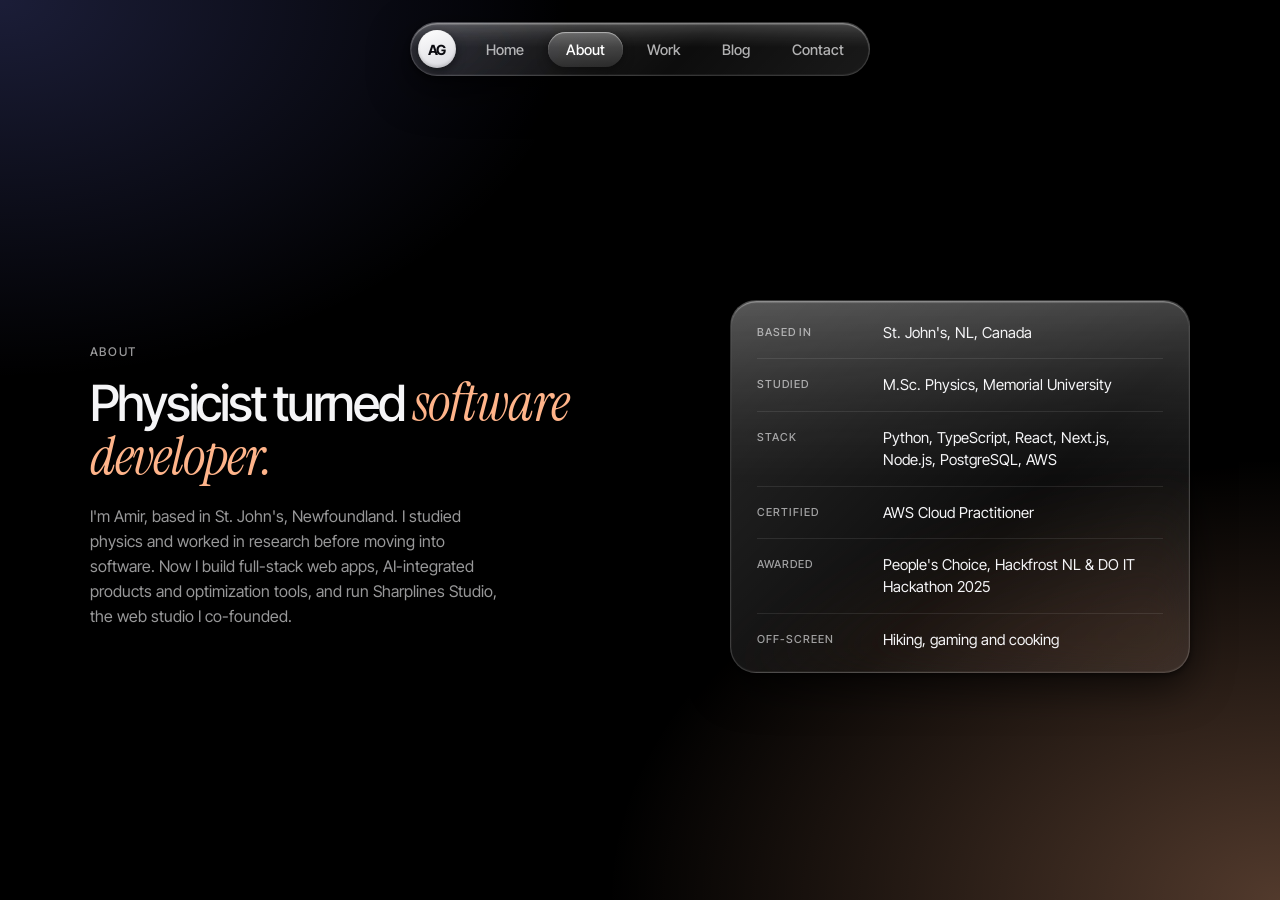
==== about.html @ 3d6f2873 "Add About, Work, Blog and Contact pages with entrance animation - About: short bio and a glass card " ====
<!doctype html>
<html lang="en">
<head>
<meta charset="utf-8">
<meta name="viewport" content="width=device-width,initial-scale=1">
<title>About — Amir Gholizad</title>
<link rel="icon" href="data:image/svg+xml,%3Csvg xmlns='http://www.w3.org/2000/svg' viewBox='0 0 64 64'%3E%3Ccircle cx='32' cy='32' r='32' fill='%23f5f5f7'/%3E%3Ctext x='32' y='41' text-anchor='middle' font-family='system-ui,sans-serif' font-size='26' font-weight='700' fill='%230a0a0f'%3EAG%3C/text%3E%3C/svg%3E">
<link rel="preconnect" href="https://fonts.googleapis.com">
<link rel="preconnect" href="https://fonts.gstatic.com" crossorigin>
<link href="https://fonts.googleapis.com/css2?family=Instrument+Serif:ital@0;1&family=Inter+Tight:wght@400;500;600;700&display=swap" rel="stylesheet">
<link rel="stylesheet" href="style.css">
</head>
<body class="page">
<div class="stage">

  <header>
    <nav class="nav glass" aria-label="Main">
      <a class="logo" href="./" aria-label="Home">AG</a>
      <a class="l" href="./">Home</a>
      <a class="l on" href="about.html" aria-current="page">About</a>
      <a class="l" href="work.html">Work</a>
      <a class="l" href="blog.html">Blog</a>
      <a class="l" href="contact.html">Contact</a>
    </nav>
  </header>

  <main class="page-main">
    <div class="wrap split">
      <div>
        <span class="kicker">About</span>
        <h1>Physicist turned <em>software developer.</em></h1>
        <p class="lede">I'm Amir, based in St. John's, Newfoundland. I studied physics and worked in research before moving into software. Now I build full-stack web apps, AI-integrated products and optimization tools, and run Sharplines Studio, the web studio I co-founded.</p>
      </div>
      <div class="card glass">
        <dl class="facts">
          <div><dt>Based in</dt><dd>St. John's, NL, Canada</dd></div>
          <div><dt>Studied</dt><dd>M.Sc. Physics, Memorial University</dd></div>
          <div><dt>Stack</dt><dd>Python, TypeScript, React, Next.js, Node.js, PostgreSQL, AWS</dd></div>
          <div><dt>Certified</dt><dd>AWS Cloud Practitioner</dd></div>
          <div><dt>Awarded</dt><dd>People's Choice, Hackfrost NL &amp; DO IT Hackathon 2025</dd></div>
          <div><dt>Off-screen</dt><dd>Hiking, gaming and cooking</dd></div>
        </dl>
      </div>
    </div>
  </main>

</div>
</body>
</html>
---- style.css ----
:root{
  --bg:#000; --ink:#f5f5f7; --muted:rgba(245,245,247,.62); --accent:#ffb48a;
  --sans:'Inter Tight',system-ui,sans-serif; --serif:'Instrument Serif',Georgia,serif;
}
*{box-sizing:border-box;margin:0;padding:0}
html,body{height:100%;overflow:hidden}
body{font-family:var(--sans);color:var(--ink);-webkit-font-smoothing:antialiased;background:var(--bg)}
a{color:inherit;text-decoration:none}

/* ---------- glass (dark) ---------- */
.glass{
  position:relative;
  background:linear-gradient(135deg,rgba(255,255,255,.16),rgba(255,255,255,.05) 60%,rgba(255,255,255,.10));
  -webkit-backdrop-filter:blur(22px) saturate(180%);
  backdrop-filter:blur(22px) saturate(180%);
  border:1px solid rgba(255,255,255,.16);
  box-shadow:
    inset 0 1.5px 1px rgba(255,255,255,.35),
    inset 0 -1px 1px rgba(255,255,255,.06),
    0 14px 40px rgba(0,0,0,.6),
    0 2px 6px rgba(0,0,0,.5);
}
.glass::before{
  content:"";position:absolute;inset:0;border-radius:inherit;pointer-events:none;
  background:linear-gradient(180deg,rgba(255,255,255,.22),rgba(255,255,255,0) 50%);
  -webkit-mask:linear-gradient(#000,transparent 85%);mask:linear-gradient(#000,transparent 85%);
}

/* ---------- stage ---------- */
.stage{position:relative;height:100dvh;width:100%;overflow:hidden}

/* nav */
header{position:absolute;top:22px;left:0;right:0;display:flex;justify-content:center;z-index:20;padding:0 16px}
.nav{display:flex;align-items:center;gap:6px;padding:7px;border-radius:999px}
.nav .logo{position:relative;z-index:1;display:grid;place-items:center;width:38px;height:38px;border-radius:50%;background:linear-gradient(160deg,#fff,#d8d8de);color:#0a0a0f;font-weight:700;font-size:14px;letter-spacing:-.03em;margin-right:6px;box-shadow:inset 0 -2px 3px rgba(0,0,0,.15),0 3px 10px rgba(0,0,0,.5)}
.nav a.l{position:relative;z-index:1;padding:9px 18px;border-radius:999px;font-size:14.5px;font-weight:500;color:rgba(245,245,247,.7);transition:background .2s,color .2s}
.nav a.l:hover{color:#fff;background:rgba(255,255,255,.08)}
.nav a.l.on{color:#fff;background:linear-gradient(180deg,rgba(255,255,255,.28),rgba(255,255,255,.1));box-shadow:inset 0 1px 1px rgba(255,255,255,.5),0 3px 12px rgba(0,0,0,.4)}

/* portrait */
.portrait{position:absolute;right:0;top:0;bottom:0;z-index:1;width:min(62vw,1000px);pointer-events:none}
.layer{position:absolute;inset:0;overflow:hidden;
  -webkit-mask-image:linear-gradient(90deg,transparent 0,#000 16%);mask-image:linear-gradient(90deg,transparent 0,#000 16%)}
.layer img{position:absolute;left:58%;top:0;height:100%;width:auto;max-width:none;transform-origin:50% 31%;transform:translateX(-50%) scale(1.12)}
.portrait .ph{display:none;position:absolute;right:12%;bottom:0;width:min(30vw,420px);aspect-ratio:3/4;border:1.5px dashed rgba(255,255,255,.3);border-bottom:0;border-radius:28px 28px 0 0;place-items:center;text-align:center;color:var(--muted);font-size:14px;line-height:1.6}
.portrait.missing .layer{display:none}
.portrait.missing .ph{display:grid}
.ph b{display:block;color:#fff;font-weight:600;font-size:16px}

/* hero copy */
.hero{position:relative;z-index:10;height:100%;display:flex;flex-direction:column;justify-content:center;padding:96px 0 40px clamp(24px,7vw,120px);max-width:min(700px,48vw)}
h1{font-weight:500;font-size:clamp(2.5rem,4.5vw,4.7rem);line-height:1;letter-spacing:-.045em}
h1 em{font-family:var(--serif);font-style:italic;font-weight:400;letter-spacing:-.02em;color:var(--accent);font-size:1.08em}
.lede{margin-top:24px;max-width:46ch;font-size:clamp(1rem,1.25vw,1.15rem);line-height:1.55;color:var(--muted)}
.cta{display:flex;gap:12px;margin-top:34px;flex-wrap:wrap}
.btn{position:relative;display:inline-flex;align-items:center;gap:10px;padding:14px 24px;border-radius:999px;font-weight:600;font-size:15px;transition:transform .2s}
.btn:hover{transform:translateY(-1px)}
.btn.p{background:linear-gradient(180deg,#fff,#dcdce2);color:#0a0a0f;box-shadow:inset 0 -2px 4px rgba(0,0,0,.12),0 10px 30px rgba(255,255,255,.08)}
.btn.g{color:#fff}
.btn .ar{display:grid;place-items:center;width:22px;height:22px;border-radius:50%;background:#0a0a0f;color:#fff;font-size:12px}

/* bottom bar + tag */
.foot{position:absolute;left:clamp(24px,7vw,120px);bottom:28px;z-index:10;display:flex;gap:6px;padding:6px;border-radius:999px}
.foot a{position:relative;z-index:1;padding:7px 14px;border-radius:999px;font-size:13px;font-weight:500;color:rgba(245,245,247,.75)}
.foot a:hover{background:rgba(255,255,255,.1);color:#fff}
.tag{position:absolute;right:clamp(20px,4vw,56px);bottom:28px;z-index:10;padding:10px 16px;border-radius:18px;font-size:13px;line-height:1.35;color:#fff}
.tag small{display:block;color:var(--muted);font-size:11px;letter-spacing:.08em;text-transform:uppercase}

@media(max-width:820px){
  /* photo fills the screen from the top */
  .portrait{left:0;right:0;top:0;bottom:0;width:auto}
  .layer{-webkit-mask-image:none;mask-image:none}
  .layer img{left:50%;transform-origin:50% 31%;transform:translate(-50%,-4%) scale(1.08)}
  /* text sits on the photo in a frosted panel */
  .hero{position:absolute;left:12px;right:12px;bottom:12px;height:auto;max-width:none;justify-content:flex-start;
    padding:22px 20px 72px;border-radius:28px;
    background:linear-gradient(180deg,rgba(20,20,24,.38),rgba(10,10,12,.58));
    -webkit-backdrop-filter:blur(26px) saturate(160%);backdrop-filter:blur(26px) saturate(160%);
    border:1px solid rgba(255,255,255,.14);
    box-shadow:inset 0 1.5px 1px rgba(255,255,255,.22),0 20px 50px rgba(0,0,0,.5)}
  h1{font-size:clamp(2rem,9vw,2.6rem)}
  .lede{font-size:.95rem;margin-top:12px}
  .cta{margin-top:18px}
  .btn{padding:12px 20px;font-size:14px}
  /* social links tucked into the bottom of the panel */
  .foot{display:flex;left:30px;right:30px;bottom:28px;z-index:11;padding:0;gap:6px;background:none;border:0;box-shadow:none;-webkit-backdrop-filter:none;backdrop-filter:none}
  .foot::before{display:none}
  .foot a{padding:6px 12px;background:rgba(255,255,255,.08);border:1px solid rgba(255,255,255,.12);font-size:12.5px}
  .nav a.l{padding:8px 11px;font-size:13px}
  .nav .logo{width:34px;height:34px}
  .tag{display:none}
}

/* =========================================================
   Inner pages: About, Work, Blog, Contact
   Same stage and nav as home, with a soft gradient behind.
   ========================================================= */
body.page::before{content:"";position:fixed;inset:0;pointer-events:none;background:
  radial-gradient(75% 70% at 100% 100%,rgba(255,180,138,.32),transparent 70%),
  radial-gradient(65% 60% at 0% 0%,rgba(124,134,255,.22),transparent 70%)}
/* Fits the viewport, so it never scrolls at normal sizes. On very short
   screens the content scrolls inside this box instead of being clipped. */
.page-main{position:relative;z-index:10;height:100%;display:flex;flex-direction:column;
  padding:112px clamp(24px,7vw,120px) 40px;overflow-y:auto;scrollbar-width:none}
.page-main::-webkit-scrollbar{display:none}
.wrap{width:100%;max-width:1200px;margin:auto}
.kicker{display:block;margin-bottom:18px;font-size:12px;font-weight:500;letter-spacing:.14em;text-transform:uppercase;color:var(--muted)}
.page h1{font-size:clamp(2.3rem,3.9vw,3.9rem)}
.page .lede{margin-top:20px}
.split{display:grid;grid-template-columns:minmax(0,1.1fr) minmax(0,.9fr);gap:clamp(40px,6vw,104px);align-items:center}

/* label / value rows on a glass card (About facts, Contact links) */
.card{border-radius:26px;padding:6px 26px}
.facts{position:relative;z-index:1}
.facts div{display:grid;grid-template-columns:110px minmax(0,1fr);gap:16px;padding:15px 0;border-top:1px solid rgba(255,255,255,.09)}
.facts div:first-child{border-top:0}
.facts dt{padding-top:3px;font-size:11px;font-weight:500;letter-spacing:.1em;text-transform:uppercase;color:var(--muted)}
.facts dd{font-size:15px;line-height:1.45}
.facts a{display:flex;justify-content:space-between;gap:12px;transition:color .2s}
.facts a:hover{color:var(--accent)}
.facts .ar{color:var(--muted)}

/* big email link */
.email{display:inline-flex;align-items:center;gap:14px;margin-top:34px;padding-bottom:6px;border-bottom:1px solid rgba(255,255,255,.25);font-size:clamp(1.3rem,2.4vw,2.1rem);font-weight:500;letter-spacing:-.02em;transition:color .2s,border-color .2s}
.email:hover{color:var(--accent);border-color:var(--accent)}

/* small glass pills under the content */
.pills{display:flex;flex-wrap:wrap;gap:10px;margin-top:clamp(36px,6vh,60px)}
.pills .btn{padding:11px 18px;font-size:14px;font-weight:500}

/* ---------- work: the journey ---------- */
.work-head{display:flex;flex-wrap:wrap;align-items:flex-end;justify-content:space-between;gap:20px 32px}
.work-head .pills{margin-top:0}
/* --lab reserves room above and below the road for the labels */
.journey{--lab:156px;padding:var(--lab) 0;margin-top:8px}
.band{position:relative;height:clamp(130px,22vh,210px)}
.road{position:absolute;left:0;top:0;width:100%;height:100%;overflow:visible}
.road-v{display:none}
.road path{fill:none;stroke-linecap:round}
.road .bed{stroke:rgba(255,255,255,.05);stroke-width:22}
.road-v .bed{stroke-width:14}
.road .line{stroke-width:3;filter:drop-shadow(0 0 6px rgba(184,140,255,.5))}
.road .next{stroke-width:2;stroke-dasharray:1 8}
.stops{list-style:none}
/* each stop is a point on the road; --x/--y match the path's coordinates */
.stop{position:absolute;left:var(--x);top:var(--y)}
.dot{position:absolute;left:-8px;top:-8px;width:16px;height:16px;border-radius:50%;background:#0a0a0c;border:2px solid var(--c);box-shadow:0 0 0 6px rgba(255,255,255,.035),0 0 16px var(--c)}
.now .dot{background:var(--c)}
.label{position:absolute;left:-8px;width:clamp(150px,15vw,215px)}
.up .label{bottom:26px}
.down .label{top:26px}
.when{display:flex;align-items:center;gap:10px;font-family:var(--serif);font-style:italic;font-size:clamp(1.7rem,2.3vw,2.15rem);line-height:1;color:var(--c)}
.when i{padding:4px 8px;border:1px solid currentColor;border-radius:999px;font-family:var(--sans);font-style:normal;font-size:10px;font-weight:600;letter-spacing:.12em;line-height:1;text-transform:uppercase}
.stop h3{margin-top:10px;font-size:15px;font-weight:600;line-height:1.3;letter-spacing:-.01em}
.org{margin-top:3px;font-size:13px;color:rgba(245,245,247,.8)}
.note{margin-top:8px;font-size:12.5px;line-height:1.5;color:var(--muted)}

/* arrival: the road draws in, then each stop appears in order */
@media(prefers-reduced-motion:no-preference){
  .road-h{animation:draw 2.2s cubic-bezier(.65,0,.35,1) calc(var(--t-text) + .1s) backwards}
  .road-v{animation:drawv 2.2s cubic-bezier(.65,0,.35,1) calc(var(--t-text) + .1s) backwards}
  .stop{animation:rise 1.2s var(--ease) calc(var(--t-text) + .4s + var(--i) * .25s) backwards}
  .now .dot::after{content:"";position:absolute;inset:-2px;border-radius:50%;border:1px solid var(--c);animation:ping 2.4s ease-out calc(var(--t-text) + 2.6s) infinite}
}
@keyframes draw{from{clip-path:inset(-50% 100% -50% 0)}to{clip-path:inset(-50% 0 -50% 0)}}
@keyframes drawv{from{clip-path:inset(0 -50% 100% -50%)}to{clip-path:inset(0 -50% 0 -50%)}}
@keyframes rise{from{opacity:0;transform:translateY(8px)}to{opacity:1;transform:none}}
@keyframes ping{from{transform:scale(1);opacity:.8}to{transform:scale(2.6);opacity:0}}

/* short laptop screens: drop the one-line notes to keep everything in view */
@media(min-width:1024px) and (max-height:760px){
  .journey{--lab:112px}
  .note{display:none}
}

/* narrower screens: single column, and the road snakes top to bottom */
@media(max-width:1023px){
  .split{grid-template-columns:minmax(0,1fr);gap:28px}
  .journey{padding:0;margin-top:26px}
  .band{height:clamp(330px,56vh,500px)}
  .road-h{display:none}
  .road-v{display:block;width:40px}
  .stops{position:relative;height:100%;display:flex;flex-direction:column}
  .stop{position:relative;left:auto;top:auto;flex:1 1 0;display:flex;align-items:center;padding-left:54px}
  .dot{left:12px;top:50%;margin-top:-8px}
  .label{position:static;width:auto}
  .when{font-size:1.3rem}
  .stop h3{margin-top:4px;font-size:14.5px}
  .org{font-size:12.5px}
  .note{display:none}
}

@media(max-width:820px){
  .page-main{padding:100px 22px 28px}
  .page h1{font-size:clamp(2rem,8.6vw,2.5rem)}
  .page .lede{font-size:.95rem;margin-top:14px}
  .kicker{margin-bottom:12px}
  .card{padding:2px 18px;border-radius:22px}
  .facts div{grid-template-columns:88px minmax(0,1fr);gap:12px;padding:12px 0}
  .facts dd{font-size:14px}
  .email{margin-top:24px}
  .pills{margin-top:28px}
  .work-head .pills .btn{padding:9px 14px;font-size:13px}
}

/* =========================================================
   Page entrance, on every page:
   1) background  2) headline  3) everything else, in order.
   Change the three start times to make it faster or slower.
   Uses fill-mode "backwards" so hover effects still work afterwards.
   ========================================================= */
:root{--ease:cubic-bezier(.22,1,.36,1);--t-bg:0s;--t-head:1.2s;--t-text:2.1s}
@media(prefers-reduced-motion:no-preference){
  /* 1. background: the photo on home, the gradient on inner pages */
  .portrait,body.page::before{animation:bg-in 2.6s var(--ease) var(--t-bg) backwards}
  .nav{animation:fade-in 1.6s var(--ease) calc(var(--t-bg) + .6s) backwards}
  /* 2. headline */
  .kicker,h1{animation:head-in 1.6s var(--ease) var(--t-head) backwards}
  /* 3. text and the rest */
  .lede{animation:text-in 1.4s var(--ease) var(--t-text) backwards}
  .cta .btn,.email,.card,.pills .btn{animation:text-in 1.4s var(--ease) calc(var(--t-text) + .25s) backwards}
  .cta .btn+.btn,.pills .btn+.btn{animation-delay:calc(var(--t-text) + .4s)}
  .foot,.tag{animation:text-in 1.4s var(--ease) calc(var(--t-text) + .6s) backwards}
}
@media(prefers-reduced-motion:no-preference) and (max-width:820px){
  /* on phones the frosted panel arrives together with the headline */
  .hero{animation:fade-in 1.6s var(--ease) var(--t-head) backwards}
}
@keyframes bg-in{from{opacity:0;transform:scale(1.04);filter:blur(16px)}to{opacity:1;transform:none;filter:none}}
@keyframes head-in{from{opacity:0;transform:translateY(18px);filter:blur(10px)}to{opacity:1;transform:none;filter:none}}
@keyframes text-in{from{opacity:0;transform:translateY(12px)}to{opacity:1;transform:none}}
@keyframes fade-in{from{opacity:0}to{opacity:1}}
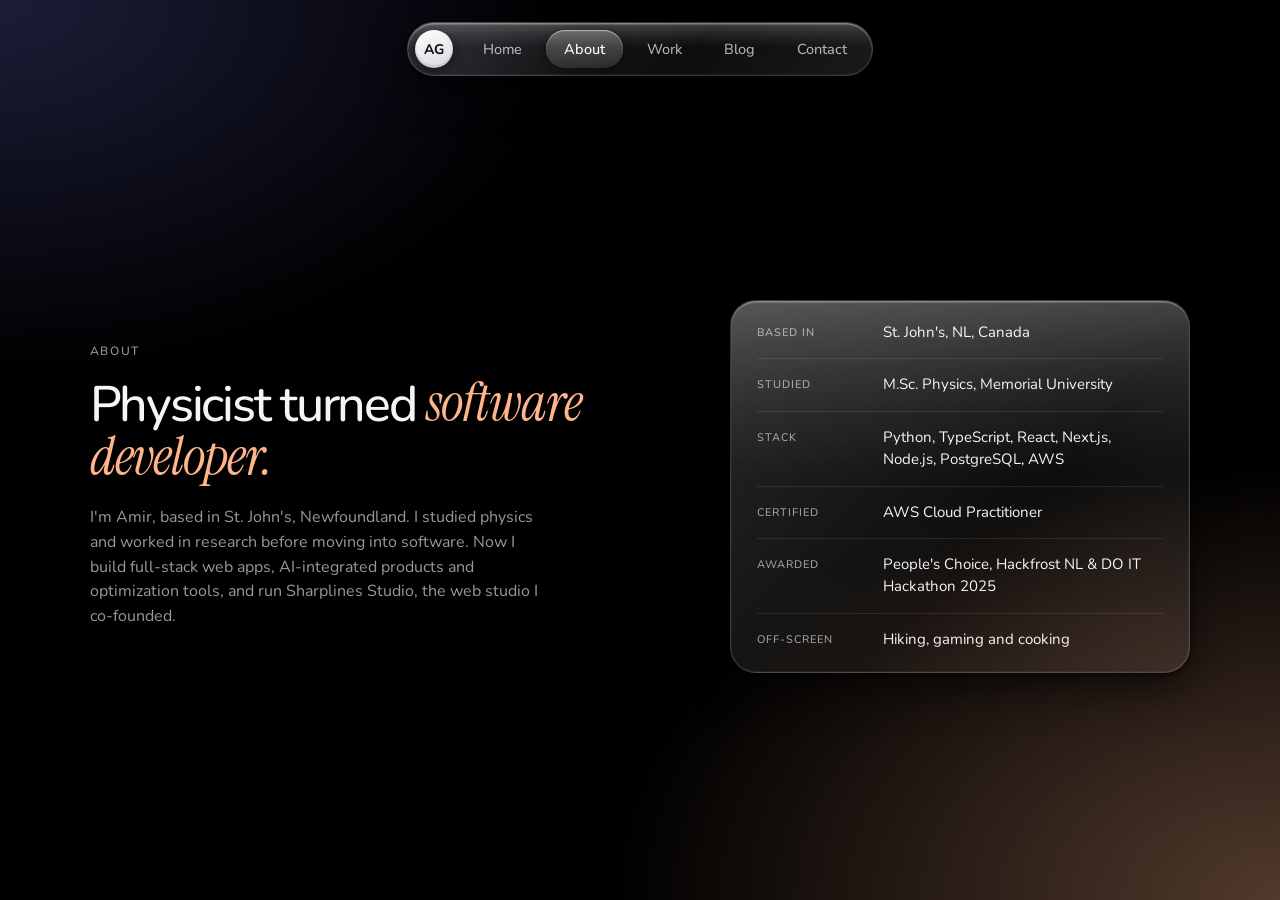
==== commit 803a73b0: "Switch the sans-serif font to Nunito Load Nunito instead of Inter Tight on every page and tighten th" ====
--- a/about.html
+++ b/about.html
@@ -7,7 +7,7 @@
 <link rel="icon" href="data:image/svg+xml,%3Csvg xmlns='http://www.w3.org/2000/svg' viewBox='0 0 64 64'%3E%3Ccircle cx='32' cy='32' r='32' fill='%23f5f5f7'/%3E%3Ctext x='32' y='41' text-anchor='middle' font-family='system-ui,sans-serif' font-size='26' font-weight='700' fill='%230a0a0f'%3EAG%3C/text%3E%3C/svg%3E">
 <link rel="preconnect" href="https://fonts.googleapis.com">
 <link rel="preconnect" href="https://fonts.gstatic.com" crossorigin>
-<link href="https://fonts.googleapis.com/css2?family=Instrument+Serif:ital@0;1&family=Inter+Tight:wght@400;500;600;700&display=swap" rel="stylesheet">
+<link href="https://fonts.googleapis.com/css2?family=Instrument+Serif:ital@0;1&family=Nunito:wght@400;500;600;700&display=swap" rel="stylesheet">
 <link rel="stylesheet" href="style.css">
 </head>
 <body class="page">
--- a/style.css
+++ b/style.css
@@ -1,6 +1,6 @@
 :root{
   --bg:#000; --ink:#f5f5f7; --muted:rgba(245,245,247,.62); --accent:#ffb48a;
-  --sans:'Inter Tight',system-ui,sans-serif; --serif:'Instrument Serif',Georgia,serif;
+  --sans:'Nunito',system-ui,sans-serif; --serif:'Instrument Serif',Georgia,serif;
 }
 *{box-sizing:border-box;margin:0;padding:0}
 html,body{height:100%;overflow:hidden}
@@ -52,6 +52,9 @@
 h1{font-weight:500;font-size:clamp(2.5rem,4.5vw,4.7rem);line-height:1;letter-spacing:-.045em}
 h1 em{font-family:var(--serif);font-style:italic;font-weight:400;letter-spacing:-.02em;color:var(--accent);font-size:1.08em}
 .lede{margin-top:24px;max-width:46ch;font-size:clamp(1rem,1.25vw,1.15rem);line-height:1.55;color:var(--muted)}
+.tags{display:flex;flex-wrap:wrap;gap:8px;margin-top:28px;list-style:none}
+.tags li{display:inline-flex;align-items:center;gap:9px;padding:8px 15px;border-radius:999px;border:1px solid rgba(255,255,255,.16);background:rgba(255,255,255,.05);font-size:14px;font-weight:500;color:rgba(245,245,247,.88)}
+.tags li::before{content:"";width:6px;height:6px;border-radius:50%;background:var(--accent);box-shadow:0 0 8px rgba(255,180,138,.6)}
 .cta{display:flex;gap:12px;margin-top:34px;flex-wrap:wrap}
 .btn{position:relative;display:inline-flex;align-items:center;gap:10px;padding:14px 24px;border-radius:999px;font-weight:600;font-size:15px;transition:transform .2s}
 .btn:hover{transform:translateY(-1px)}
@@ -59,12 +62,10 @@
 .btn.g{color:#fff}
 .btn .ar{display:grid;place-items:center;width:22px;height:22px;border-radius:50%;background:#0a0a0f;color:#fff;font-size:12px}
 
-/* bottom bar + tag */
+/* bottom bar */
 .foot{position:absolute;left:clamp(24px,7vw,120px);bottom:28px;z-index:10;display:flex;gap:6px;padding:6px;border-radius:999px}
 .foot a{position:relative;z-index:1;padding:7px 14px;border-radius:999px;font-size:13px;font-weight:500;color:rgba(245,245,247,.75)}
 .foot a:hover{background:rgba(255,255,255,.1);color:#fff}
-.tag{position:absolute;right:clamp(20px,4vw,56px);bottom:28px;z-index:10;padding:10px 16px;border-radius:18px;font-size:13px;line-height:1.35;color:#fff}
-.tag small{display:block;color:var(--muted);font-size:11px;letter-spacing:.08em;text-transform:uppercase}
 
 @media(max-width:820px){
   /* photo fills the screen from the top */
@@ -80,15 +81,17 @@
     box-shadow:inset 0 1.5px 1px rgba(255,255,255,.22),0 20px 50px rgba(0,0,0,.5)}
   h1{font-size:clamp(2rem,9vw,2.6rem)}
   .lede{font-size:.95rem;margin-top:12px}
+  .tags{gap:6px;margin-top:14px}
+  .tags li{gap:7px;padding:6px 11px;font-size:12.5px}
   .cta{margin-top:18px}
   .btn{padding:12px 20px;font-size:14px}
   /* social links tucked into the bottom of the panel */
   .foot{display:flex;left:30px;right:30px;bottom:28px;z-index:11;padding:0;gap:6px;background:none;border:0;box-shadow:none;-webkit-backdrop-filter:none;backdrop-filter:none}
   .foot::before{display:none}
   .foot a{padding:6px 12px;background:rgba(255,255,255,.08);border:1px solid rgba(255,255,255,.12);font-size:12.5px}
-  .nav a.l{padding:8px 11px;font-size:13px}
+  .nav{gap:3px}
+  .nav a.l{padding:8px 8px;font-size:13px}
   .nav .logo{width:34px;height:34px}
-  .tag{display:none}
 }
 
 /* =========================================================
@@ -204,23 +207,29 @@
 }
 
 /* =========================================================
-   Page entrance, on every page:
-   1) background  2) headline  3) everything else, in order.
-   Change the three start times to make it faster or slower.
+   Page entrance
+   Home:        1) photo (nav fades in with it)  2) headline  3) everything else.
+   Inner pages: the nav is there instantly, so it feels like it never
+                changes between pages; then 1) gradient  2) headline
+                3) everything else.
+   Change the start times to make it faster or slower.
    Uses fill-mode "backwards" so hover effects still work afterwards.
    ========================================================= */
 :root{--ease:cubic-bezier(.22,1,.36,1);--t-bg:0s;--t-head:1.2s;--t-text:2.1s}
+body.page{--t-bg:.35s;--t-head:1.5s;--t-text:2.4s}
 @media(prefers-reduced-motion:no-preference){
   /* 1. background: the photo on home, the gradient on inner pages */
   .portrait,body.page::before{animation:bg-in 2.6s var(--ease) var(--t-bg) backwards}
-  .nav{animation:fade-in 1.6s var(--ease) calc(var(--t-bg) + .6s) backwards}
+  body:not(.page) .nav{animation:fade-in 1.6s var(--ease) calc(var(--t-bg) + .6s) backwards}
   /* 2. headline */
   .kicker,h1{animation:head-in 1.6s var(--ease) var(--t-head) backwards}
   /* 3. text and the rest */
-  .lede{animation:text-in 1.4s var(--ease) var(--t-text) backwards}
+  .lede,.tags li{animation:text-in 1.4s var(--ease) var(--t-text) backwards}
+  .tags li:nth-child(2){animation-delay:calc(var(--t-text) + .12s)}
+  .tags li:nth-child(3){animation-delay:calc(var(--t-text) + .24s)}
   .cta .btn,.email,.card,.pills .btn{animation:text-in 1.4s var(--ease) calc(var(--t-text) + .25s) backwards}
   .cta .btn+.btn,.pills .btn+.btn{animation-delay:calc(var(--t-text) + .4s)}
-  .foot,.tag{animation:text-in 1.4s var(--ease) calc(var(--t-text) + .6s) backwards}
+  .foot{animation:text-in 1.4s var(--ease) calc(var(--t-text) + .6s) backwards}
 }
 @media(prefers-reduced-motion:no-preference) and (max-width:820px){
   /* on phones the frosted panel arrives together with the headline */
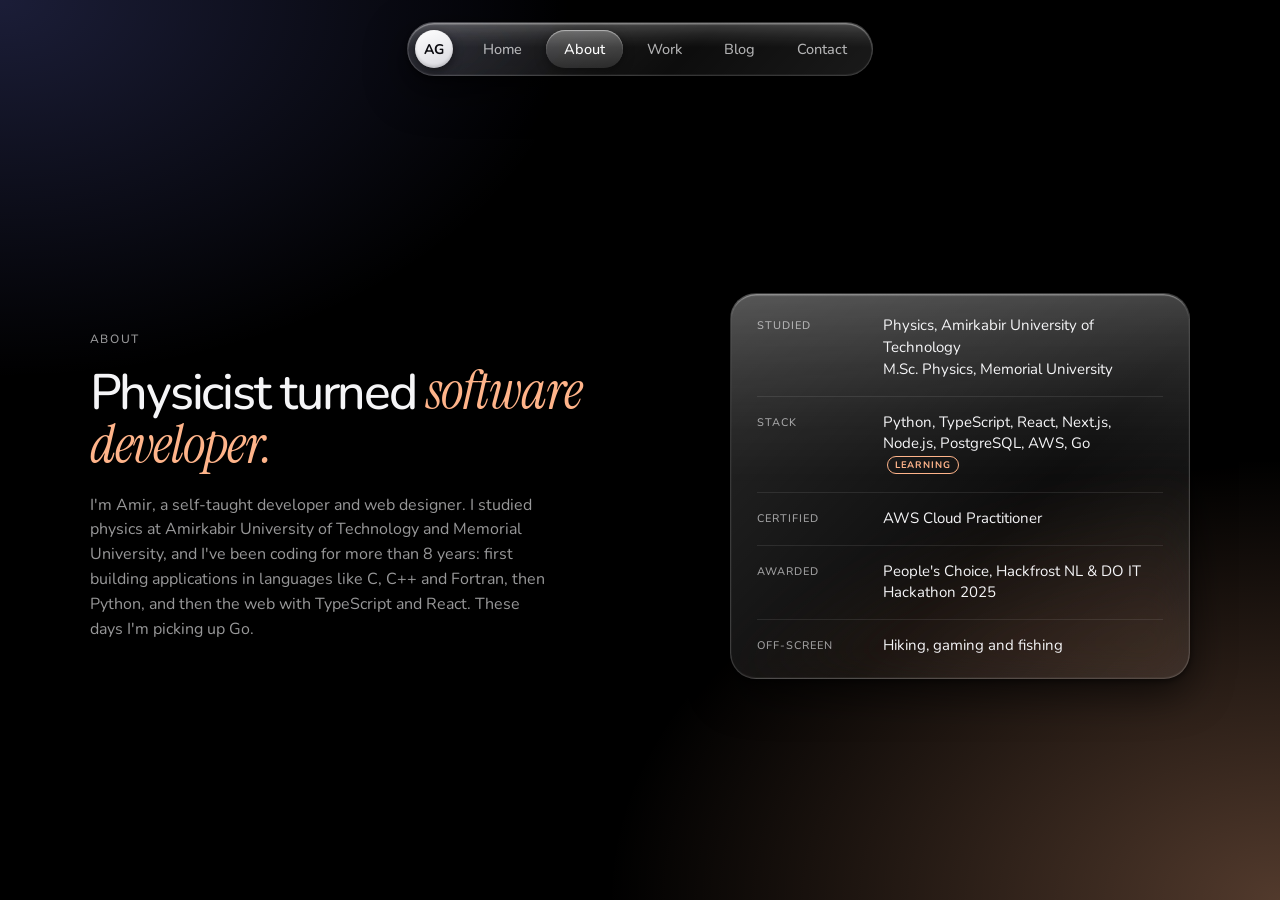
==== commit 8643edaf: "About: new bio, both universities, Go in the stack - Bio tells the story: self-taught developer and " ====
--- a/about.html
+++ b/about.html
@@ -29,16 +29,15 @@
       <div>
         <span class="kicker">About</span>
         <h1>Physicist turned <em>software developer.</em></h1>
-        <p class="lede">I'm Amir, based in St. John's, Newfoundland. I studied physics and worked in research before moving into software. Now I build full-stack web apps, AI-integrated products and optimization tools, and run Sharplines Studio, the web studio I co-founded.</p>
+        <p class="lede">I'm Amir, a self-taught developer and web designer. I studied physics at Amirkabir University of Technology and Memorial University, and I've been coding for more than 8 years: first building applications in languages like C, C++ and Fortran, then Python, and then the web with TypeScript and React. These days I'm picking up Go.</p>
       </div>
       <div class="card glass">
         <dl class="facts">
-          <div><dt>Based in</dt><dd>St. John's, NL, Canada</dd></div>
-          <div><dt>Studied</dt><dd>M.Sc. Physics, Memorial University</dd></div>
-          <div><dt>Stack</dt><dd>Python, TypeScript, React, Next.js, Node.js, PostgreSQL, AWS</dd></div>
+          <div><dt>Studied</dt><dd>Physics, Amirkabir University of Technology<br>M.Sc. Physics, Memorial University</dd></div>
+          <div><dt>Stack</dt><dd>Python, TypeScript, React, Next.js, Node.js, PostgreSQL, AWS, Go <span class="chip">Learning</span></dd></div>
           <div><dt>Certified</dt><dd>AWS Cloud Practitioner</dd></div>
           <div><dt>Awarded</dt><dd>People's Choice, Hackfrost NL &amp; DO IT Hackathon 2025</dd></div>
-          <div><dt>Off-screen</dt><dd>Hiking, gaming and cooking</dd></div>
+          <div><dt>Off-screen</dt><dd>Hiking, gaming and fishing</dd></div>
         </dl>
       </div>
     </div>
--- a/style.css
+++ b/style.css
@@ -122,6 +122,7 @@
 .facts a{display:flex;justify-content:space-between;gap:12px;transition:color .2s}
 .facts a:hover{color:var(--accent)}
 .facts .ar{color:var(--muted)}
+.chip{display:inline-block;margin-left:4px;padding:3px 7px;border:1px solid currentColor;border-radius:999px;color:var(--accent);font-size:9.5px;font-weight:700;letter-spacing:.1em;line-height:1;text-transform:uppercase;vertical-align:2px}
 
 /* big email link */
 .email{display:inline-flex;align-items:center;gap:14px;margin-top:34px;padding-bottom:6px;border-bottom:1px solid rgba(255,255,255,.25);font-size:clamp(1.3rem,2.4vw,2.1rem);font-weight:500;letter-spacing:-.02em;transition:color .2s,border-color .2s}
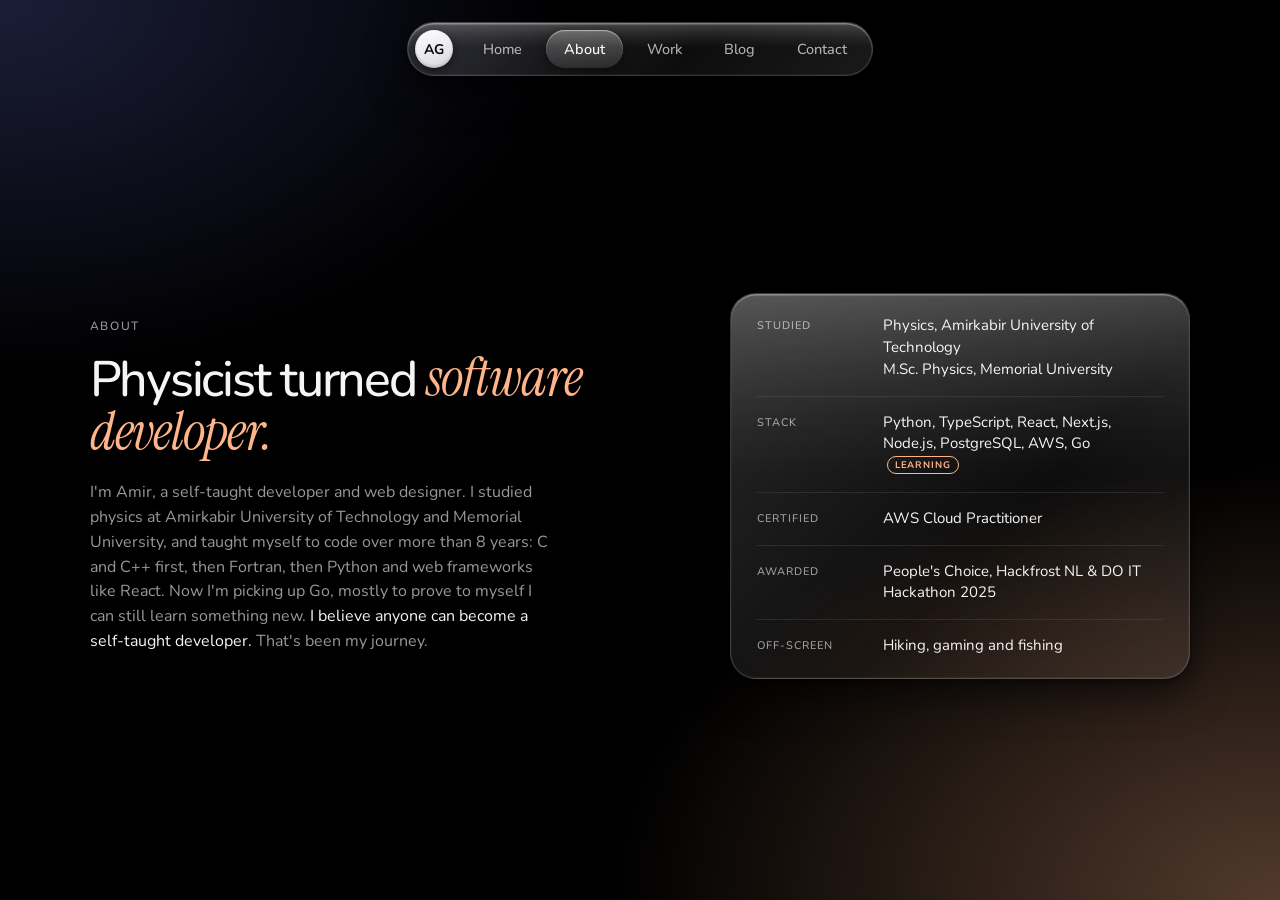
==== commit 5aada045: "About: tell the self-taught story in the bio Bio now covers teaching himself to code (C/C++, Fortran" ====
--- a/about.html
+++ b/about.html
@@ -29,7 +29,7 @@
       <div>
         <span class="kicker">About</span>
         <h1>Physicist turned <em>software developer.</em></h1>
-        <p class="lede">I'm Amir, a self-taught developer and web designer. I studied physics at Amirkabir University of Technology and Memorial University, and I've been coding for more than 8 years: first building applications in languages like C, C++ and Fortran, then Python, and then the web with TypeScript and React. These days I'm picking up Go.</p>
+        <p class="lede">I'm Amir, a self-taught developer and web designer. I studied physics at Amirkabir University of Technology and Memorial University, and taught myself to code over more than 8 years: C and C++ first, then Fortran, then Python and web frameworks like React. Now I'm picking up Go, mostly to prove to myself I can still learn something new. <span class="hl">I believe anyone can become a self-taught developer.</span> That's been my journey.</p>
       </div>
       <div class="card glass">
         <dl class="facts">
--- a/style.css
+++ b/style.css
@@ -110,6 +110,7 @@
 .kicker{display:block;margin-bottom:18px;font-size:12px;font-weight:500;letter-spacing:.14em;text-transform:uppercase;color:var(--muted)}
 .page h1{font-size:clamp(2.3rem,3.9vw,3.9rem)}
 .page .lede{margin-top:20px}
+.lede .hl{color:var(--ink)}
 .split{display:grid;grid-template-columns:minmax(0,1.1fr) minmax(0,.9fr);gap:clamp(40px,6vw,104px);align-items:center}
 
 /* label / value rows on a glass card (About facts, Contact links) */
@@ -195,12 +196,13 @@
 }
 
 @media(max-width:820px){
-  .page-main{padding:100px 22px 28px}
+  .page-main{padding:94px 22px 22px}
   .page h1{font-size:clamp(2rem,8.6vw,2.5rem)}
-  .page .lede{font-size:.95rem;margin-top:14px}
-  .kicker{margin-bottom:12px}
+  .page .lede{font-size:.92rem;line-height:1.5;margin-top:12px}
+  .kicker{margin-bottom:10px}
+  .split{gap:22px}
   .card{padding:2px 18px;border-radius:22px}
-  .facts div{grid-template-columns:88px minmax(0,1fr);gap:12px;padding:12px 0}
+  .facts div{grid-template-columns:88px minmax(0,1fr);gap:12px;padding:10px 0}
   .facts dd{font-size:14px}
   .email{margin-top:24px}
   .pills{margin-top:28px}
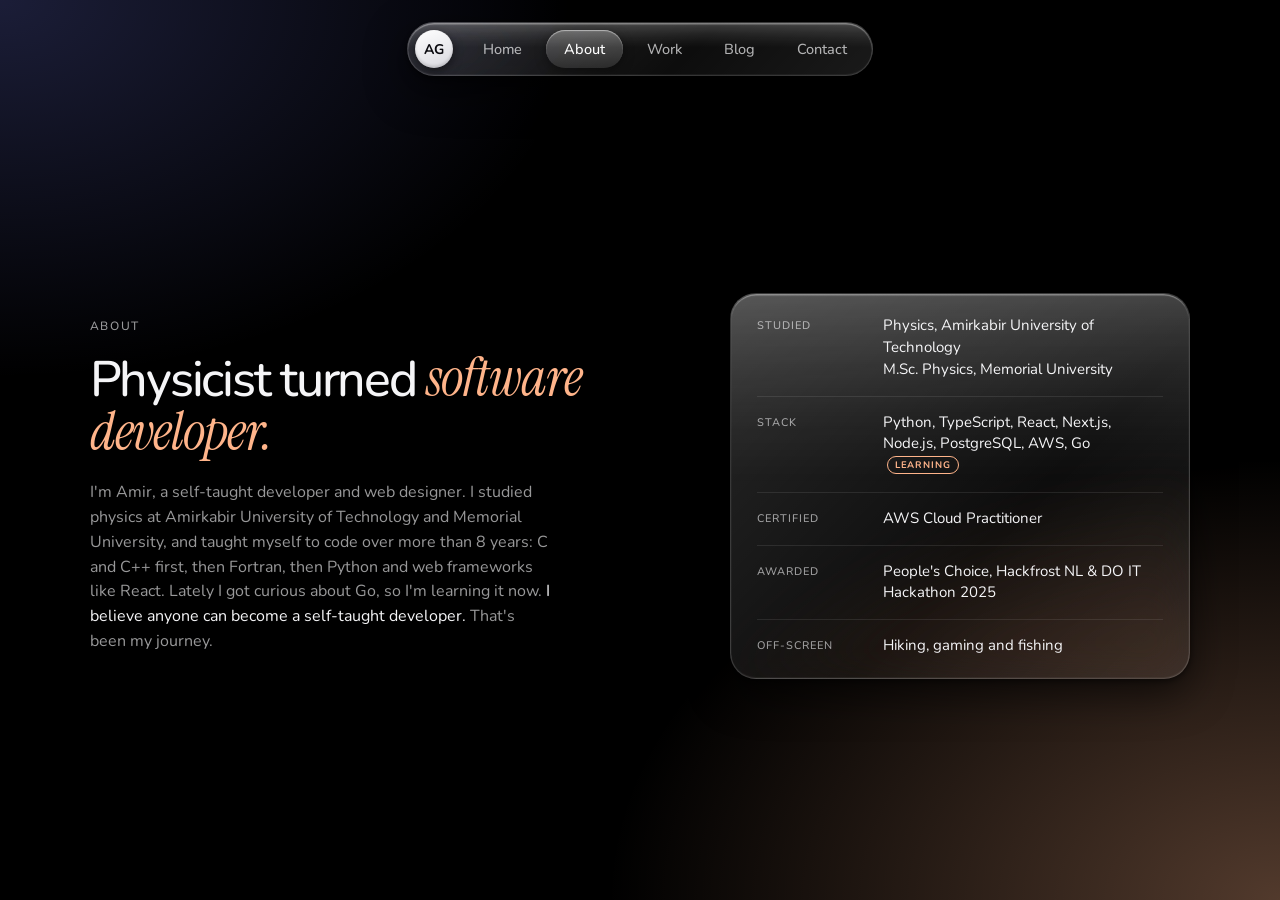
==== commit e85a10f9: "About: learning Go out of curiosity Co-Authored-By: Claude Opus 5.5 <noreply@anthropic.com>" ====
--- a/about.html
+++ b/about.html
@@ -29,7 +29,7 @@
       <div>
         <span class="kicker">About</span>
         <h1>Physicist turned <em>software developer.</em></h1>
-        <p class="lede">I'm Amir, a self-taught developer and web designer. I studied physics at Amirkabir University of Technology and Memorial University, and taught myself to code over more than 8 years: C and C++ first, then Fortran, then Python and web frameworks like React. Now I'm picking up Go, mostly to prove to myself I can still learn something new. <span class="hl">I believe anyone can become a self-taught developer.</span> That's been my journey.</p>
+        <p class="lede">I'm Amir, a self-taught developer and web designer. I studied physics at Amirkabir University of Technology and Memorial University, and taught myself to code over more than 8 years: C and C++ first, then Fortran, then Python and web frameworks like React. Lately I got curious about Go, so I'm learning it now. <span class="hl">I believe anyone can become a self-taught developer.</span> That's been my journey.</p>
       </div>
       <div class="card glass">
         <dl class="facts">
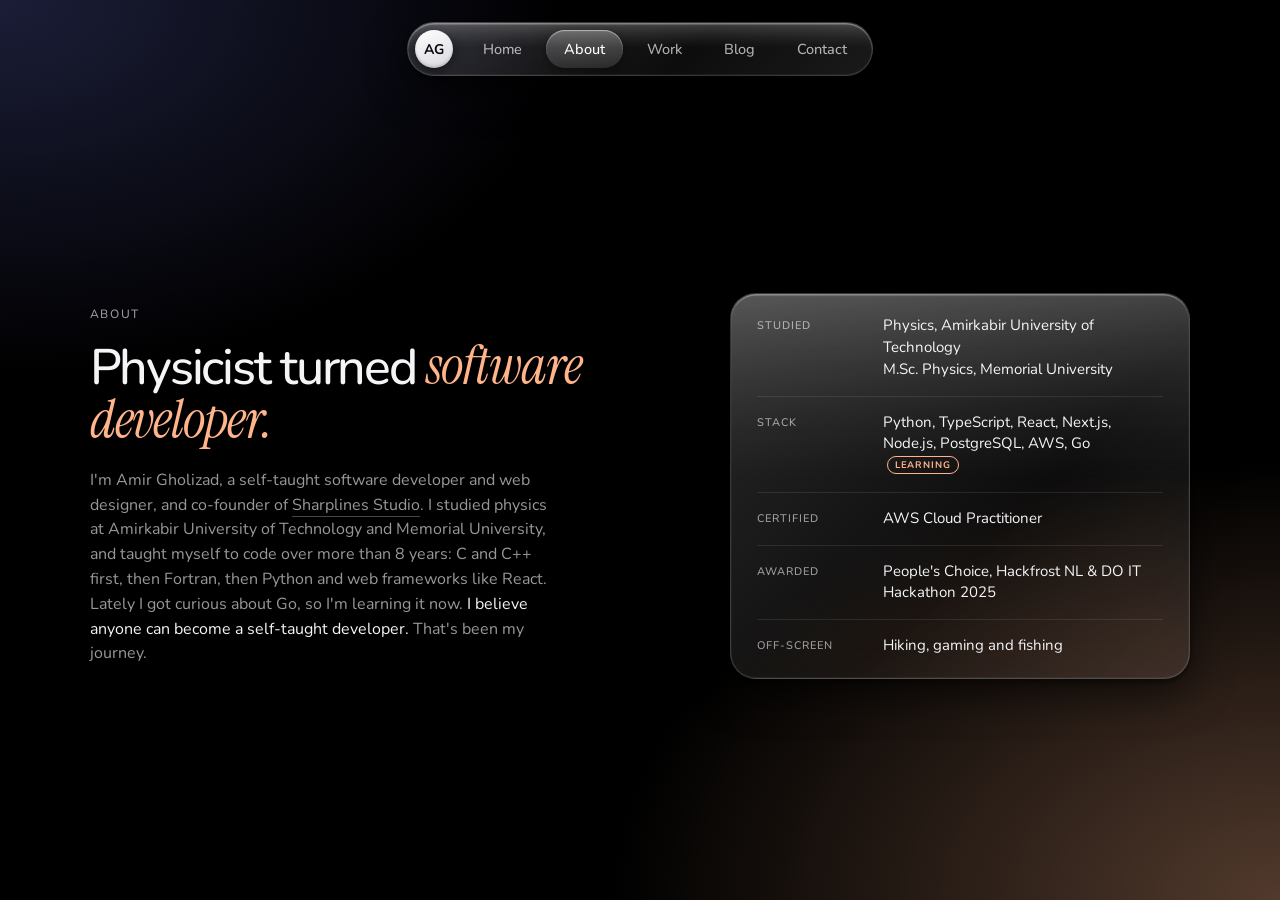
==== commit a5287900: "SEO: titles, descriptions, Open Graph, JSON-LD and favicons - Per-page titles, meta descriptions, ca" ====
--- a/about.html
+++ b/about.html
@@ -3,8 +3,24 @@
 <head>
 <meta charset="utf-8">
 <meta name="viewport" content="width=device-width,initial-scale=1">
-<title>About — Amir Gholizad</title>
-<link rel="icon" href="data:image/svg+xml,%3Csvg xmlns='http://www.w3.org/2000/svg' viewBox='0 0 64 64'%3E%3Ccircle cx='32' cy='32' r='32' fill='%23f5f5f7'/%3E%3Ctext x='32' y='41' text-anchor='middle' font-family='system-ui,sans-serif' font-size='26' font-weight='700' fill='%230a0a0f'%3EAG%3C/text%3E%3C/svg%3E">
+<title>About Amir Gholizad — Self-taught Software Developer &amp; Web Designer</title>
+<meta name="description" content="Amir Gholizad is a self-taught software developer and web designer with 8+ years of coding, an M.Sc. in Physics, and co-founder of Sharplines Studio.">
+<meta name="author" content="Amir Gholizad">
+<link rel="canonical" href="https://amirg.dev/about.html">
+<meta name="theme-color" content="#000000">
+<meta property="og:type" content="website">
+<meta property="og:site_name" content="Amir Gholizad">
+<meta property="og:title" content="About Amir Gholizad — Self-taught Software Developer &amp; Web Designer">
+<meta property="og:description" content="Physicist turned software developer, web designer and co-founder of Sharplines Studio.">
+<meta property="og:url" content="https://amirg.dev/about.html">
+<meta property="og:image" content="https://amirg.dev/og-image.jpg">
+<meta property="og:image:width" content="1200">
+<meta property="og:image:height" content="630">
+<meta property="og:image:alt" content="Amir Gholizad: software developer, web designer and co-founder of Sharplines">
+<meta name="twitter:card" content="summary_large_image">
+<link rel="icon" href="favicon.ico" sizes="48x48">
+<link rel="icon" href="favicon.svg" type="image/svg+xml">
+<link rel="apple-touch-icon" href="apple-touch-icon.png">
 <link rel="preconnect" href="https://fonts.googleapis.com">
 <link rel="preconnect" href="https://fonts.gstatic.com" crossorigin>
 <link href="https://fonts.googleapis.com/css2?family=Instrument+Serif:ital@0;1&family=Nunito:wght@400;500;600;700&display=swap" rel="stylesheet">
@@ -15,7 +31,7 @@
 
   <header>
     <nav class="nav glass" aria-label="Main">
-      <a class="logo" href="./" aria-label="Home">AG</a>
+      <a class="logo" href="./" aria-label="Amir Gholizad, home">AG</a>
       <a class="l" href="./">Home</a>
       <a class="l on" href="about.html" aria-current="page">About</a>
       <a class="l" href="work.html">Work</a>
@@ -29,7 +45,7 @@
       <div>
         <span class="kicker">About</span>
         <h1>Physicist turned <em>software developer.</em></h1>
-        <p class="lede">I'm Amir, a self-taught developer and web designer. I studied physics at Amirkabir University of Technology and Memorial University, and taught myself to code over more than 8 years: C and C++ first, then Fortran, then Python and web frameworks like React. Lately I got curious about Go, so I'm learning it now. <span class="hl">I believe anyone can become a self-taught developer.</span> That's been my journey.</p>
+        <p class="lede">I'm Amir Gholizad, a self-taught software developer and web designer, and co-founder of <a href="https://sharplines.ca" target="_blank" rel="noopener">Sharplines Studio</a>. I studied physics at Amirkabir University of Technology and Memorial University, and taught myself to code over more than 8 years: C and C++ first, then Fortran, then Python and web frameworks like React. Lately I got curious about Go, so I'm learning it now. <span class="hl">I believe anyone can become a self-taught developer.</span> That's been my journey.</p>
       </div>
       <div class="card glass">
         <dl class="facts">
--- a/style.css
+++ b/style.css
@@ -42,10 +42,6 @@
 .layer{position:absolute;inset:0;overflow:hidden;
   -webkit-mask-image:linear-gradient(90deg,transparent 0,#000 16%);mask-image:linear-gradient(90deg,transparent 0,#000 16%)}
 .layer img{position:absolute;left:58%;top:0;height:100%;width:auto;max-width:none;transform-origin:50% 31%;transform:translateX(-50%) scale(1.12)}
-.portrait .ph{display:none;position:absolute;right:12%;bottom:0;width:min(30vw,420px);aspect-ratio:3/4;border:1.5px dashed rgba(255,255,255,.3);border-bottom:0;border-radius:28px 28px 0 0;place-items:center;text-align:center;color:var(--muted);font-size:14px;line-height:1.6}
-.portrait.missing .layer{display:none}
-.portrait.missing .ph{display:grid}
-.ph b{display:block;color:#fff;font-weight:600;font-size:16px}
 
 /* hero copy */
 .hero{position:relative;z-index:10;height:100%;display:flex;flex-direction:column;justify-content:center;padding:96px 0 40px clamp(24px,7vw,120px);max-width:min(700px,48vw)}
@@ -111,6 +107,10 @@
 .page h1{font-size:clamp(2.3rem,3.9vw,3.9rem)}
 .page .lede{margin-top:20px}
 .lede .hl{color:var(--ink)}
+/* text links: About lede, Work labels, blog posts */
+.lede a,.prose a{border-bottom:1px solid rgba(255,255,255,.28);transition:color .2s,border-color .2s}
+.lede a:hover,.prose a:hover,.org a:hover{color:var(--accent);border-color:var(--accent)}
+.org a{transition:color .2s}
 .split{display:grid;grid-template-columns:minmax(0,1.1fr) minmax(0,.9fr);gap:clamp(40px,6vw,104px);align-items:center}
 
 /* label / value rows on a glass card (About facts, Contact links) */
@@ -144,7 +144,7 @@
 .road path{fill:none;stroke-linecap:round}
 .road .bed{stroke:rgba(255,255,255,.05);stroke-width:22}
 .road-v .bed{stroke-width:14}
-.road .line{stroke-width:3;filter:drop-shadow(0 0 6px rgba(184,140,255,.5))}
+.road .line{stroke-width:3;filter:drop-shadow(0 0 6px rgba(255,110,60,.45))}
 .road .next{stroke-width:2;stroke-dasharray:1 8}
 .stops{list-style:none}
 /* each stop is a point on the road; --x/--y match the path's coordinates */
@@ -160,13 +160,15 @@
 .org{margin-top:3px;font-size:13px;color:rgba(245,245,247,.8)}
 .note{margin-top:8px;font-size:12.5px;line-height:1.5;color:var(--muted)}
 
-/* arrival: the road draws in, then each stop appears in order */
+/* arrival: the dots pop in, then their details, then the road draws through them */
 @media(prefers-reduced-motion:no-preference){
-  .road-h{animation:draw 2.2s cubic-bezier(.65,0,.35,1) calc(var(--t-text) + .1s) backwards}
-  .road-v{animation:drawv 2.2s cubic-bezier(.65,0,.35,1) calc(var(--t-text) + .1s) backwards}
-  .stop{animation:rise 1.2s var(--ease) calc(var(--t-text) + .4s + var(--i) * .25s) backwards}
-  .now .dot::after{content:"";position:absolute;inset:-2px;border-radius:50%;border:1px solid var(--c);animation:ping 2.4s ease-out calc(var(--t-text) + 2.6s) infinite}
-}
+  .dot{animation:pop .7s cubic-bezier(.34,1.56,.64,1) calc(var(--t-text) + var(--i) * .14s) backwards}
+  .label{animation:rise 1s var(--ease) calc(var(--t-text) + .8s + var(--i) * .14s) backwards}
+  .road-h{animation:draw 2s cubic-bezier(.65,0,.35,1) calc(var(--t-text) + 1.9s) backwards}
+  .road-v{animation:drawv 2s cubic-bezier(.65,0,.35,1) calc(var(--t-text) + 1.9s) backwards}
+  .now .dot::after{content:"";position:absolute;inset:-2px;border-radius:50%;border:1px solid var(--c);animation:ping 2.4s ease-out calc(var(--t-text) + 4s) infinite}
+}
+@keyframes pop{from{opacity:0;transform:scale(0)}to{opacity:1;transform:scale(1)}}
 @keyframes draw{from{clip-path:inset(-50% 100% -50% 0)}to{clip-path:inset(-50% 0 -50% 0)}}
 @keyframes drawv{from{clip-path:inset(0 -50% 100% -50%)}to{clip-path:inset(0 -50% 0 -50%)}}
 @keyframes rise{from{opacity:0;transform:translateY(8px)}to{opacity:1;transform:none}}
@@ -207,6 +209,60 @@
   .email{margin-top:24px}
   .pills{margin-top:28px}
   .work-head .pills .btn{padding:9px 14px;font-size:13px}
+}
+
+/* ---------- blog: grid of square post cards ---------- */
+.posts{display:grid;grid-template-columns:repeat(auto-fill,minmax(250px,300px));gap:20px;margin-top:clamp(28px,5vh,48px);list-style:none}
+.post-card{display:flex;flex-direction:column;aspect-ratio:1/1;padding:10px;border-radius:26px;transition:transform .35s var(--ease)}
+.post-card:hover{transform:translateY(-4px)}
+.post-card>*{position:relative;z-index:1}
+/* cover art: a small winding road until a photo is added (an <img> inside .cover replaces it) */
+.cover{position:relative;flex:1;min-height:0;overflow:hidden;border-radius:18px;background:
+  radial-gradient(120% 90% at 0% 100%,rgba(255,207,92,.28),transparent 60%),
+  radial-gradient(110% 90% at 100% 0%,rgba(240,68,56,.30),transparent 60%),
+  #0d0b0a}
+.cover svg,.cover img{position:absolute;inset:0;width:100%;height:100%;object-fit:cover;transition:transform .6s var(--ease)}
+.post-card:hover .cover svg,.post-card:hover .cover img{transform:scale(1.04)}
+.post-info{padding:14px 8px 6px}
+.post-meta{font-size:11.5px;font-weight:600;letter-spacing:.08em;text-transform:uppercase;color:var(--muted)}
+.post-card h2{margin-top:6px;font-size:18px;font-weight:700;line-height:1.3;letter-spacing:-.01em}
+.read{display:inline-flex;gap:6px;margin-top:8px;font-size:13.5px;font-weight:600;color:var(--accent)}
+
+/* ---------- blog: reading window ----------
+   The page itself still never scrolls; the article scrolls inside this glass window. */
+.reader-wrap{position:relative;z-index:10;height:100%;display:flex;justify-content:center;padding:100px 16px 20px}
+.reader{width:100%;max-width:780px;height:100%;overflow:hidden;border-radius:28px;
+  background:linear-gradient(180deg,rgba(20,20,24,.74),rgba(10,10,12,.84))}
+.reader-scroll{position:relative;z-index:1;height:100%;overflow-y:auto;padding:clamp(28px,5vw,56px) clamp(22px,5vw,64px) 64px;
+  scrollbar-width:thin;scrollbar-color:rgba(255,255,255,.2) transparent;
+  -webkit-mask-image:linear-gradient(transparent,#000 24px,#000 calc(100% - 24px),transparent);
+  mask-image:linear-gradient(transparent,#000 24px,#000 calc(100% - 24px),transparent)}
+.reader-scroll::-webkit-scrollbar{width:8px}
+.reader-scroll::-webkit-scrollbar-thumb{background:rgba(255,255,255,.18);border-radius:8px}
+.back{display:inline-flex;align-items:center;gap:8px;font-size:14px;font-weight:600;color:var(--muted);transition:color .2s}
+.back:hover{color:var(--ink)}
+.reader .post-meta{display:block;margin-top:28px}
+.reader h1{margin-top:12px;font-size:clamp(2rem,3.4vw,3.1rem);line-height:1.05}
+.dek{margin-top:16px;font-size:clamp(1.05rem,1.4vw,1.2rem);line-height:1.55;color:var(--muted)}
+.reader .cover{flex:none;margin-top:32px;aspect-ratio:16/9}
+.prose{margin-top:36px;font-size:17px;line-height:1.75;color:rgba(245,245,247,.84)}
+.prose p+p{margin-top:1.1em}
+.prose h2{margin:2.1em 0 .55em;font-family:var(--serif);font-style:italic;font-weight:400;font-size:clamp(1.6rem,2.4vw,2rem);line-height:1.15;letter-spacing:-.01em;color:var(--accent)}
+.prose blockquote{margin:1.8em 0;padding-left:20px;border-left:2px solid var(--accent);font-family:var(--serif);font-style:italic;font-size:1.55rem;line-height:1.35;color:var(--ink)}
+.prose figure{margin:2em 0}
+.prose figure img{display:block;width:100%;border-radius:18px}
+.prose figcaption{margin-top:10px;font-size:13px;color:var(--muted);text-align:center}
+.prose strong{font-weight:700;color:var(--ink)}
+.post-end{display:flex;flex-wrap:wrap;justify-content:space-between;gap:12px;margin-top:48px;padding-top:24px;border-top:1px solid rgba(255,255,255,.1)}
+.post-end a{font-size:14px;font-weight:600;color:var(--muted);transition:color .2s}
+.post-end a:hover{color:var(--accent)}
+@media(max-width:820px){
+  .posts{grid-template-columns:minmax(0,1fr);gap:14px;margin-top:22px}
+  .reader-wrap{padding:88px 10px 10px}
+  .reader{border-radius:22px}
+  .reader-scroll{padding:24px 20px 48px}
+  .prose{font-size:16px;line-height:1.7}
+  .prose blockquote{font-size:1.35rem}
 }
 
 /* =========================================================
@@ -226,6 +282,7 @@
   body:not(.page) .nav{animation:fade-in 1.6s var(--ease) calc(var(--t-bg) + .6s) backwards}
   /* 2. headline */
   .kicker,h1{animation:head-in 1.6s var(--ease) var(--t-head) backwards}
+  h1 .kicker{animation:none} /* home: the name sits inside the h1 and arrives with it */
   /* 3. text and the rest */
   .lede,.tags li{animation:text-in 1.4s var(--ease) var(--t-text) backwards}
   .tags li:nth-child(2){animation-delay:calc(var(--t-text) + .12s)}
@@ -233,6 +290,14 @@
   .cta .btn,.email,.card,.pills .btn{animation:text-in 1.4s var(--ease) calc(var(--t-text) + .25s) backwards}
   .cta .btn+.btn,.pills .btn+.btn{animation-delay:calc(var(--t-text) + .4s)}
   .foot{animation:text-in 1.4s var(--ease) calc(var(--t-text) + .6s) backwards}
+  /* blog grid: cards arrive after the headline */
+  .post-card{animation:text-in 1.4s var(--ease) calc(var(--t-text) + .1s) backwards}
+  /* reading window: arrives with the title, then the article */
+  .reader{animation:fade-in 1.6s var(--ease) var(--t-head) backwards}
+  .back,.reader .post-meta{animation:fade-in 1.4s var(--ease) var(--t-head) backwards}
+  .dek{animation:text-in 1.4s var(--ease) var(--t-text) backwards}
+  .reader .cover{animation:text-in 1.4s var(--ease) calc(var(--t-text) + .15s) backwards}
+  .prose{animation:text-in 1.4s var(--ease) calc(var(--t-text) + .3s) backwards}
 }
 @media(prefers-reduced-motion:no-preference) and (max-width:820px){
   /* on phones the frosted panel arrives together with the headline */
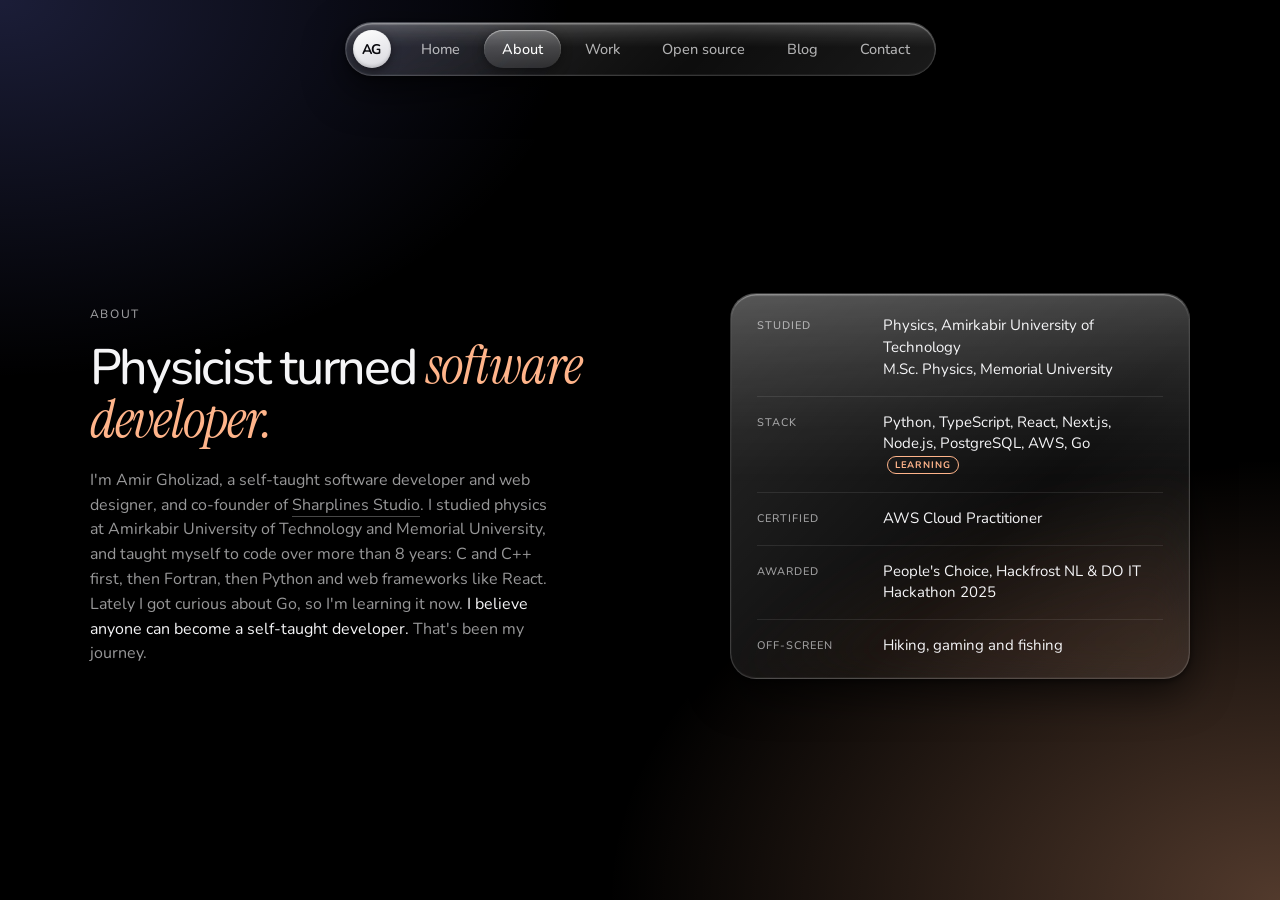
==== commit d67ff189: "Open source: new page for Business Card and Tilefolio; faster entrance - open-source.html: a glass c" ====
--- a/about.html
+++ b/about.html
@@ -35,6 +35,7 @@
       <a class="l" href="./">Home</a>
       <a class="l on" href="about.html" aria-current="page">About</a>
       <a class="l" href="work.html">Work</a>
+      <a class="l" href="open-source.html">Open source</a>
       <a class="l" href="blog.html">Blog</a>
       <a class="l" href="contact.html">Contact</a>
     </nav>
--- a/style.css
+++ b/style.css
@@ -33,7 +33,7 @@
 header{position:absolute;top:22px;left:0;right:0;display:flex;justify-content:center;z-index:20;padding:0 16px}
 .nav{display:flex;align-items:center;gap:6px;padding:7px;border-radius:999px}
 .nav .logo{position:relative;z-index:1;display:grid;place-items:center;width:38px;height:38px;border-radius:50%;background:linear-gradient(160deg,#fff,#d8d8de);color:#0a0a0f;font-weight:700;font-size:14px;letter-spacing:-.03em;margin-right:6px;box-shadow:inset 0 -2px 3px rgba(0,0,0,.15),0 3px 10px rgba(0,0,0,.5)}
-.nav a.l{position:relative;z-index:1;padding:9px 18px;border-radius:999px;font-size:14.5px;font-weight:500;color:rgba(245,245,247,.7);transition:background .2s,color .2s}
+.nav a.l{position:relative;z-index:1;white-space:nowrap;padding:9px 18px;border-radius:999px;font-size:14.5px;font-weight:500;color:rgba(245,245,247,.7);transition:background .2s,color .2s}
 .nav a.l:hover{color:#fff;background:rgba(255,255,255,.08)}
 .nav a.l.on{color:#fff;background:linear-gradient(180deg,rgba(255,255,255,.28),rgba(255,255,255,.1));box-shadow:inset 0 1px 1px rgba(255,255,255,.5),0 3px 12px rgba(0,0,0,.4)}
 
@@ -85,9 +85,13 @@
   .foot{display:flex;left:30px;right:30px;bottom:28px;z-index:11;padding:0;gap:6px;background:none;border:0;box-shadow:none;-webkit-backdrop-filter:none;backdrop-filter:none}
   .foot::before{display:none}
   .foot a{padding:6px 12px;background:rgba(255,255,255,.08);border:1px solid rgba(255,255,255,.12);font-size:12.5px}
-  .nav{gap:3px}
-  .nav a.l{padding:8px 8px;font-size:13px}
-  .nav .logo{width:34px;height:34px}
+  /* six links don't fit a phone: the AG logo is the home link, so the
+     "Home" text link (always right after the logo) is hidden */
+  .nav{gap:2px;max-width:100%;overflow-x:auto;scrollbar-width:none}
+  .nav::-webkit-scrollbar{display:none}
+  .nav .logo+a.l{display:none}
+  .nav a.l{padding:8px clamp(5px,1.6vw,9px);font-size:clamp(12px,3.4vw,13px)}
+  .nav .logo{flex:none;width:34px;height:34px}
 }
 
 /* =========================================================
@@ -160,13 +164,14 @@
 .org{margin-top:3px;font-size:13px;color:rgba(245,245,247,.8)}
 .note{margin-top:8px;font-size:12.5px;line-height:1.5;color:var(--muted)}
 
-/* arrival: the dots pop in, then their details, then the road draws through them */
+/* arrival: the dots pop in, then their details, then the road draws through them.
+   Timed so the Work page has fully arrived in about 4.5s. */
 @media(prefers-reduced-motion:no-preference){
-  .dot{animation:pop .7s cubic-bezier(.34,1.56,.64,1) calc(var(--t-text) + var(--i) * .14s) backwards}
-  .label{animation:rise 1s var(--ease) calc(var(--t-text) + .8s + var(--i) * .14s) backwards}
-  .road-h{animation:draw 2s cubic-bezier(.65,0,.35,1) calc(var(--t-text) + 1.9s) backwards}
-  .road-v{animation:drawv 2s cubic-bezier(.65,0,.35,1) calc(var(--t-text) + 1.9s) backwards}
-  .now .dot::after{content:"";position:absolute;inset:-2px;border-radius:50%;border:1px solid var(--c);animation:ping 2.4s ease-out calc(var(--t-text) + 4s) infinite}
+  .dot{animation:pop .6s cubic-bezier(.34,1.56,.64,1) calc(var(--t-text) + var(--i) * .12s) backwards}
+  .label{animation:rise .8s var(--ease) calc(var(--t-text) + .6s + var(--i) * .12s) backwards}
+  .road-h{animation:draw 1.6s cubic-bezier(.65,0,.35,1) calc(var(--t-text) + 1.5s) backwards}
+  .road-v{animation:drawv 1.6s cubic-bezier(.65,0,.35,1) calc(var(--t-text) + 1.5s) backwards}
+  .now .dot::after{content:"";position:absolute;inset:-2px;border-radius:50%;border:1px solid var(--c);animation:ping 2.4s ease-out calc(var(--t-text) + 3.2s) infinite}
 }
 @keyframes pop{from{opacity:0;transform:scale(0)}to{opacity:1;transform:scale(1)}}
 @keyframes draw{from{clip-path:inset(-50% 100% -50% 0)}to{clip-path:inset(-50% 0 -50% 0)}}
@@ -228,15 +233,46 @@
 .post-card h2{margin-top:6px;font-size:18px;font-weight:700;line-height:1.3;letter-spacing:-.01em}
 .read{display:inline-flex;gap:6px;margin-top:8px;font-size:13.5px;font-weight:600;color:var(--accent)}
 
+/* ---------- open source: project cards ---------- */
+.projects{display:grid;grid-template-columns:repeat(auto-fill,minmax(270px,340px));gap:20px;margin-top:clamp(28px,5vh,48px);list-style:none}
+.project{display:flex;flex-direction:column;padding:10px;border-radius:26px;transition:transform .35s var(--ease)}
+.project:hover{transform:translateY(-4px)}
+.project>*{position:relative;z-index:1}
+.shot{position:relative;display:block;aspect-ratio:16/10;overflow:hidden;border-radius:18px;background:#0d0b0a}
+.shot img{position:absolute;inset:0;width:100%;height:100%;object-fit:cover;transition:transform .6s var(--ease)}
+.project:hover .shot img{transform:scale(1.04)}
+.project-info{display:flex;flex:1;flex-direction:column;padding:14px 8px 6px}
+.project h2{margin-top:6px;font-size:18px;font-weight:700;line-height:1.3;letter-spacing:-.01em}
+.project p{margin-top:6px;font-size:14px;line-height:1.5;color:var(--muted)}
+.project-links{display:flex;flex-wrap:wrap;gap:6px 20px;margin-top:auto;padding-top:12px}
+.project-links a{font-size:13.5px;font-weight:600;color:var(--muted);transition:color .2s}
+.project-links a:first-child{color:var(--accent)}
+.project-links a:hover{color:var(--ink)}
+/* short laptop screens: slimmer screenshots so the cards stay in view */
+@media(min-width:821px) and (max-height:760px){
+  .shot{aspect-ratio:5/2}
+}
+@media(max-width:820px){
+  /* phones: compact rows, screenshot on the left */
+  .projects{grid-template-columns:minmax(0,1fr);gap:12px;margin-top:22px}
+  .project{flex-direction:row;padding:8px;border-radius:22px}
+  .shot{flex:none;width:34%;aspect-ratio:auto;border-radius:15px}
+  .project-info{padding:4px 6px 2px 14px}
+  .project h2{margin-top:3px;font-size:16px}
+  .project p{margin-top:3px;font-size:13px;line-height:1.4;display:-webkit-box;-webkit-line-clamp:3;line-clamp:3;-webkit-box-orient:vertical;overflow:hidden}
+  .project-links{padding-top:8px}
+  .project-links a{font-size:13px}
+}
+
 /* ---------- blog: reading window ----------
    The page itself still never scrolls; the article scrolls inside this glass window. */
 .reader-wrap{position:relative;z-index:10;height:100%;display:flex;justify-content:center;padding:100px 16px 20px}
 .reader{width:100%;max-width:780px;height:100%;overflow:hidden;border-radius:28px;
   background:linear-gradient(180deg,rgba(20,20,24,.74),rgba(10,10,12,.84))}
-.reader-scroll{position:relative;z-index:1;height:100%;overflow-y:auto;padding:clamp(28px,5vw,56px) clamp(22px,5vw,64px) 64px;
+.reader-scroll{--rp:clamp(28px,5vw,56px);position:relative;z-index:1;height:100%;overflow-y:auto;padding:var(--rp) clamp(22px,5vw,64px) 64px;
   scrollbar-width:thin;scrollbar-color:rgba(255,255,255,.2) transparent;
-  -webkit-mask-image:linear-gradient(transparent,#000 24px,#000 calc(100% - 24px),transparent);
-  mask-image:linear-gradient(transparent,#000 24px,#000 calc(100% - 24px),transparent)}
+  -webkit-mask-image:linear-gradient(transparent,#000 12px,#000 calc(100% - 24px),transparent);
+  mask-image:linear-gradient(transparent,#000 12px,#000 calc(100% - 24px),transparent)}
 .reader-scroll::-webkit-scrollbar{width:8px}
 .reader-scroll::-webkit-scrollbar-thumb{background:rgba(255,255,255,.18);border-radius:8px}
 .back{display:inline-flex;align-items:center;gap:8px;font-size:14px;font-weight:600;color:var(--muted);transition:color .2s}
@@ -256,11 +292,33 @@
 .post-end{display:flex;flex-wrap:wrap;justify-content:space-between;gap:12px;margin-top:48px;padding-top:24px;border-top:1px solid rgba(255,255,255,.1)}
 .post-end a{font-size:14px;font-weight:600;color:var(--muted);transition:color .2s}
 .post-end a:hover{color:var(--accent)}
+/* audio version player (player.js); the native <audio controls> shows if JS is off */
+.listen{position:sticky;top:calc(12px - var(--rp));z-index:5;margin-top:24px}
+.listen audio{width:100%}
+.listen-ui{display:none}
+.listen.js-ready audio{display:none}
+.listen.js-ready .listen-ui{display:flex;align-items:center;gap:14px;padding:10px 20px 10px 10px;border-radius:999px;border:1px solid rgba(255,255,255,.12);
+  background:#18181c;box-shadow:inset 0 1px 1px rgba(255,255,255,.12),0 12px 30px rgba(0,0,0,.45)}
+.play{flex:none;display:grid;place-items:center;width:42px;height:42px;border:0;border-radius:50%;background:linear-gradient(180deg,#fff,#dcdce2);color:#0a0a0f;cursor:pointer;box-shadow:0 6px 18px rgba(0,0,0,.35);transition:transform .2s}
+.play:hover{transform:scale(1.06)}
+.play svg{width:15px;height:15px}
+.play .i-pause,.playing .play .i-play{display:none}
+.playing .play .i-pause{display:block}
+.listen-body{flex:1;min-width:0}
+.listen-top{display:flex;justify-content:space-between;gap:12px;font-size:13px}
+.listen-title{overflow:hidden;font-weight:700;color:var(--ink);white-space:nowrap;text-overflow:ellipsis}
+.listen-time{flex:none;color:var(--muted);font-variant-numeric:tabular-nums}
+.track{position:relative;height:16px;margin-top:3px;cursor:pointer;touch-action:none}
+.track::before{content:"";position:absolute;left:0;right:0;top:7px;height:2px;border-radius:2px;background:rgba(255,255,255,.14)}
+.fill{position:absolute;left:0;top:7px;width:0;height:2px;border-radius:2px;background:var(--accent)}
+.fill::after{content:"";position:absolute;right:-5px;top:-4px;width:10px;height:10px;border-radius:50%;background:#fff;box-shadow:0 0 8px rgba(255,180,138,.7)}
+.tick{position:absolute;top:5px;width:2px;height:6px;margin-left:-1px;border-radius:1px;background:rgba(255,255,255,.35)}
+.track:focus-visible{outline:2px solid var(--accent);outline-offset:4px;border-radius:4px}
 @media(max-width:820px){
   .posts{grid-template-columns:minmax(0,1fr);gap:14px;margin-top:22px}
   .reader-wrap{padding:88px 10px 10px}
   .reader{border-radius:22px}
-  .reader-scroll{padding:24px 20px 48px}
+  .reader-scroll{--rp:24px;padding:var(--rp) 20px 48px}
   .prose{font-size:16px;line-height:1.7}
   .prose blockquote{font-size:1.35rem}
 }
@@ -271,37 +329,44 @@
    Inner pages: the nav is there instantly, so it feels like it never
                 changes between pages; then 1) gradient  2) headline
                 3) everything else.
-   Change the start times to make it faster or slower.
+   To make it faster or slower, change the start times (--t-*) and the
+   durations (--d-*) below. The Work road's timing follows --t-text.
    Uses fill-mode "backwards" so hover effects still work afterwards.
    ========================================================= */
-:root{--ease:cubic-bezier(.22,1,.36,1);--t-bg:0s;--t-head:1.2s;--t-text:2.1s}
-body.page{--t-bg:.35s;--t-head:1.5s;--t-text:2.4s}
+:root{--ease:cubic-bezier(.22,1,.36,1);--t-bg:0s;--t-head:.9s;--t-text:1.6s;
+  --d-bg:2s;--d-head:1.2s;--d-text:1.05s}
+body.page{--t-bg:.15s;--t-head:.8s;--t-text:1.35s} /* inner pages finish in about 2.5–3s, Work in about 4.5s */
 @media(prefers-reduced-motion:no-preference){
   /* 1. background: the photo on home, the gradient on inner pages */
-  .portrait,body.page::before{animation:bg-in 2.6s var(--ease) var(--t-bg) backwards}
-  body:not(.page) .nav{animation:fade-in 1.6s var(--ease) calc(var(--t-bg) + .6s) backwards}
+  .portrait,body.page::before{animation:bg-in var(--d-bg) var(--ease) var(--t-bg) backwards}
+  body:not(.page) .nav{animation:fade-in var(--d-head) var(--ease) calc(var(--t-bg) + .45s) backwards}
   /* 2. headline */
-  .kicker,h1{animation:head-in 1.6s var(--ease) var(--t-head) backwards}
+  .kicker,h1{animation:head-in var(--d-head) var(--ease) var(--t-head) backwards}
   h1 .kicker{animation:none} /* home: the name sits inside the h1 and arrives with it */
   /* 3. text and the rest */
-  .lede,.tags li{animation:text-in 1.4s var(--ease) var(--t-text) backwards}
-  .tags li:nth-child(2){animation-delay:calc(var(--t-text) + .12s)}
-  .tags li:nth-child(3){animation-delay:calc(var(--t-text) + .24s)}
-  .cta .btn,.email,.card,.pills .btn{animation:text-in 1.4s var(--ease) calc(var(--t-text) + .25s) backwards}
-  .cta .btn+.btn,.pills .btn+.btn{animation-delay:calc(var(--t-text) + .4s)}
-  .foot{animation:text-in 1.4s var(--ease) calc(var(--t-text) + .6s) backwards}
+  .lede,.tags li{animation:text-in var(--d-text) var(--ease) var(--t-text) backwards}
+  .tags li:nth-child(2){animation-delay:calc(var(--t-text) + .1s)}
+  .tags li:nth-child(3){animation-delay:calc(var(--t-text) + .2s)}
+  .cta .btn,.email,.card,.pills .btn{animation:text-in var(--d-text) var(--ease) calc(var(--t-text) + .2s) backwards}
+  .cta .btn+.btn,.pills .btn+.btn{animation-delay:calc(var(--t-text) + .32s)}
+  .foot{animation:text-in var(--d-text) var(--ease) calc(var(--t-text) + .45s) backwards}
   /* blog grid: cards arrive after the headline */
-  .post-card{animation:text-in 1.4s var(--ease) calc(var(--t-text) + .1s) backwards}
+  .post-card{animation:text-in var(--d-text) var(--ease) calc(var(--t-text) + .08s) backwards}
+  /* open source: project cards arrive one after another */
+  .project{animation:text-in var(--d-text) var(--ease) calc(var(--t-text) + .08s) backwards}
+  .project:nth-child(2){animation-delay:calc(var(--t-text) + .18s)}
+  .project:nth-child(n+3){animation-delay:calc(var(--t-text) + .28s)}
   /* reading window: arrives with the title, then the article */
-  .reader{animation:fade-in 1.6s var(--ease) var(--t-head) backwards}
-  .back,.reader .post-meta{animation:fade-in 1.4s var(--ease) var(--t-head) backwards}
-  .dek{animation:text-in 1.4s var(--ease) var(--t-text) backwards}
-  .reader .cover{animation:text-in 1.4s var(--ease) calc(var(--t-text) + .15s) backwards}
-  .prose{animation:text-in 1.4s var(--ease) calc(var(--t-text) + .3s) backwards}
+  .reader{animation:fade-in var(--d-head) var(--ease) var(--t-head) backwards}
+  .back,.reader .post-meta{animation:fade-in var(--d-text) var(--ease) var(--t-head) backwards}
+  .dek{animation:text-in var(--d-text) var(--ease) var(--t-text) backwards}
+  .listen{animation:text-in var(--d-text) var(--ease) calc(var(--t-text) + .06s) backwards}
+  .reader .cover{animation:text-in var(--d-text) var(--ease) calc(var(--t-text) + .12s) backwards}
+  .prose{animation:text-in var(--d-text) var(--ease) calc(var(--t-text) + .24s) backwards}
 }
 @media(prefers-reduced-motion:no-preference) and (max-width:820px){
   /* on phones the frosted panel arrives together with the headline */
-  .hero{animation:fade-in 1.6s var(--ease) var(--t-head) backwards}
+  .hero{animation:fade-in var(--d-head) var(--ease) var(--t-head) backwards}
 }
 @keyframes bg-in{from{opacity:0;transform:scale(1.04);filter:blur(16px)}to{opacity:1;transform:none;filter:none}}
 @keyframes head-in{from{opacity:0;transform:translateY(18px);filter:blur(10px)}to{opacity:1;transform:none;filter:none}}
